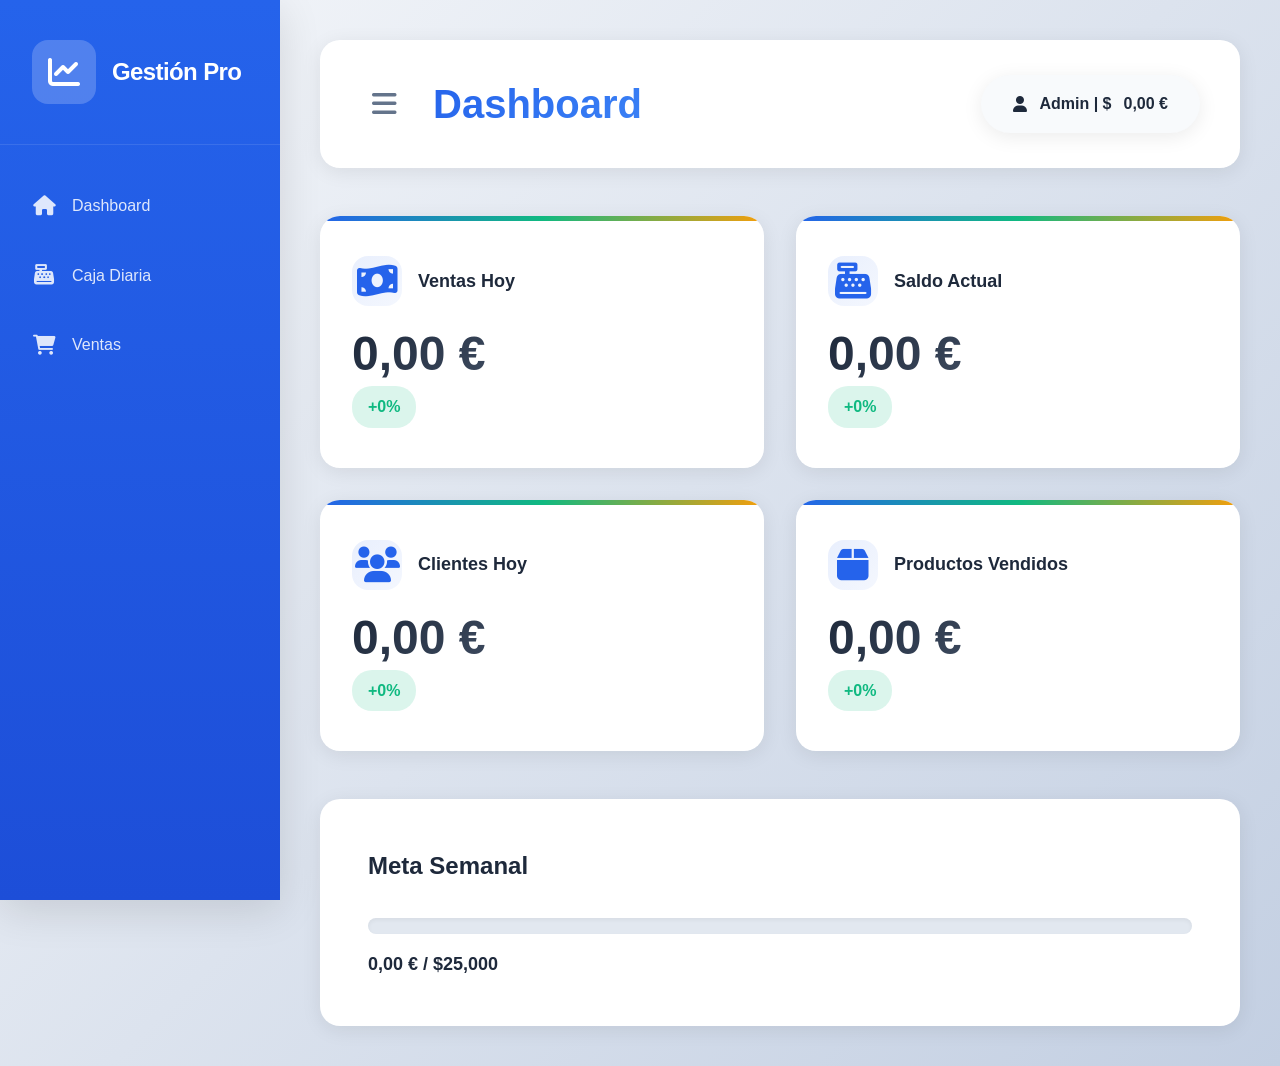
==== index.html @ b1e97f24 "caja-ventas" ====
<!DOCTYPE html>
<html lang="es">
<head>
    <meta charset="UTF-8">
    <meta name="viewport" content="width=device-width, initial-scale=1.0">
    <title>Gestión de Ventas Pro - Dashboard</title>
    <link rel="stylesheet" href="estilos.css">
    <link href="https://cdnjs.cloudflare.com/ajax/libs/font-awesome/6.0.0/css/all.min.css" rel="stylesheet">
</head>
<body>
    <div class="container">
        <nav class="sidebar">
            <div class="logo">
                <i class="fas fa-chart-line"></i>
                <h2>Gestión Pro</h2>
            </div>
            <ul class="nav-menu">
                <li class="nav-item active">
                    <a href="index.html" class="nav-link">
                        <i class="fas fa-home"></i>
                        <span>Dashboard</span>
                    </a>
                </li>
                <li class="nav-item">
                    <a href="caja-diaria.html" class="nav-link">
                        <i class="fas fa-cash-register"></i>
                        <span>Caja Diaria</span>
                    </a>
                </li>
                <li class="nav-item">
                    <a href="ventas.html" class="nav-link">
                        <i class="fas fa-shopping-cart"></i>
                        <span>Ventas</span>
                    </a>
                </li>
            </ul>
        </nav>

        <main class="main-content">
            <header class="header">
                <div class="header-left">
                    <i class="fas fa-bars menu-toggle"></i>
                    <h1>Dashboard</h1>
                </div>
                <div class="header-right">
                    <span class="user-profile">
                        <i class="fas fa-user"></i>
                        Admin | $<span id="total-balance">0.00</span>
                    </span>
                </div>
            </header>

            <div class="dashboard-grid">
                <div class="card">
                    <div class="card-header">
                        <i class="fas fa-money-bill-wave"></i>
                        <h3>Ventas Hoy</h3>
                    </div>
                    <div class="card-body">
                        <div class="metric" id="today-sales">$ 0.00</div>
                        <div class="metric-change positive" id="sales-change">+0%</div>
                    </div>
                </div>

                <div class="card">
                    <div class="card-header">
                        <i class="fas fa-cash-register"></i>
                        <h3>Saldo Actual</h3>
                    </div>
                    <div class="card-body">
                        <div class="metric" id="current-balance">$ 0.00</div>
                        <div class="metric-change positive" id="balance-change">+0%</div>
                    </div>
                </div>

                <div class="card">
                    <div class="card-header">
                        <i class="fas fa-users"></i>
                        <h3>Clientes Hoy</h3>
                    </div>
                    <div class="card-body">
                        <div class="metric" id="today-clients">0</div>
                        <div class="metric-change positive" id="clients-change">+0%</div>
                    </div>
                </div>

                <div class="card">
                    <div class="card-header">
                        <i class="fas fa-box"></i>
                        <h3>Productos Vendidos</h3>
                    </div>
                    <div class="card-body">
                        <div class="metric" id="products-sold">0</div>
                        <div class="metric-change positive" id="products-change">+0%</div>
                    </div>
                </div>
            </div>

            <div class="stats-row">
                <div class="stat-card large">
                    <h4>Meta Semanal</h4>
                    <div class="progress-container">
                        <div class="progress-bar">
                            <div class="progress-fill" id="weekly-progress" style="width: 0%"></div>
                        </div>
                        <span class="progress-text" id="weekly-text">$0 / $25,000</span>
                    </div>
                </div>
            </div>
        </main>
    </div>

    <script src="app.js"></script>
</body>
</html>
---- estilos.css ----
/* ========================================
   GESTIÓN DE VENTAS PRO - ESTILOS COMPLETOS
   ======================================== */

* {
    margin: 0;
    padding: 0;
    box-sizing: border-box;
}

:root {
    /* Colores Primarios */
    --primary-color: #2563eb;
    --primary-dark: #1d4ed8;
    --primary-light: #3b82f6;
    
    /* Colores Secundarios */
    --secondary-color: #f8fafc;
    --secondary-dark: #e2e8f0;
    
    /* Colores de Estado */
    --success: #10b981;
    --success-dark: #059669;
    --danger: #ef4444;
    --danger-dark: #dc2626;
    --warning: #f59e0b;
    --warning-dark: #d97706;
    
    /* Texto */
    --text-primary: #1e293b;
    --text-secondary: #64748b;
    --text-muted: #94a3b8;
    
    /* Sombras */
    --shadow: 0 4px 20px rgba(0,0,0,0.08);
    --shadow-lg: 0 10px 40px rgba(0,0,0,0.12);
    --shadow-hover: 0 20px 60px rgba(0,0,0,0.15);
    
    /* Bordes */
    --border-color: #e2e8f0;
    --border-radius: 12px;
    --border-radius-lg: 20px;
}

/* BASE */
body {
    font-family: 'Inter', -apple-system, BlinkMacSystemFont, 'Segoe UI', Roboto, sans-serif;
    background: linear-gradient(135deg, #f5f7fa 0%, #c3cfe2 100%);
    color: var(--text-primary);
    line-height: 1.6;
    overflow-x: hidden;
}

.container {
    display: flex;
    min-height: 100vh;
}

/* SIDEBAR */
.sidebar {
    width: 280px;
    background: linear-gradient(180deg, var(--primary-color) 0%, var(--primary-dark) 100%);
    color: white;
    position: fixed;
    height: 100vh;
    z-index: 1000;
    box-shadow: var(--shadow-lg);
    transition: all 0.3s cubic-bezier(0.4, 0, 0.2, 1);
}

.logo {
    padding: 2.5rem 2rem;
    display: flex;
    align-items: center;
    gap: 1rem;
    border-bottom: 1px solid rgba(255,255,255,0.1);
}

.logo i {
    font-size: 2rem;
    background: rgba(255,255,255,0.2);
    padding: 1rem;
    border-radius: 16px;
}

.logo h2 {
    font-size: 1.5rem;
    font-weight: 800;
    letter-spacing: -0.025em;
}

.nav-menu {
    list-style: none;
    padding: 1.5rem 0;
}

.nav-item {
    margin: 0.25rem 0;
}

.nav-link {
    display: flex;
    align-items: center;
    gap: 1rem;
    padding: 1.25rem 2rem;
    color: rgba(255,255,255,0.85);
    text-decoration: none;
    transition: all 0.3s cubic-bezier(0.4, 0, 0.2, 1);
    font-weight: 500;
    position: relative;
}

.nav-link:hover,
.nav-link.active {
    background: rgba(255,255,255,0.15);
    color: white;
    transform: translateX(8px);
    border-right: 4px solid rgba(255,255,255,0.3);
}

.nav-link i {
    font-size: 1.25rem;
    width: 24px;
    text-align: center;
}

/* MAIN CONTENT */
.main-content {
    margin-left: 280px;
    flex: 1;
    padding: 2.5rem;
    min-height: 100vh;
}

.header {
    display: flex;
    justify-content: space-between;
    align-items: center;
    margin-bottom: 3rem;
    background: white;
    padding: 2rem 2.5rem;
    border-radius: var(--border-radius-lg);
    box-shadow: var(--shadow);
    backdrop-filter: blur(10px);
}

.header-left {
    display: flex;
    align-items: center;
    gap: 1.5rem;
}

.header-left h1 {
    font-size: 2.5rem;
    font-weight: 800;
    background: linear-gradient(135deg, var(--primary-color), var(--primary-light));
    -webkit-background-clip: text;
    -webkit-text-fill-color: transparent;
    background-clip: text;
}

.menu-toggle {
    font-size: 1.75rem;
    cursor: pointer;
    color: var(--text-secondary);
    padding: 0.75rem;
    border-radius: 12px;
    transition: all 0.3s ease;
}

.menu-toggle:hover {
    background: var(--secondary-color);
    color: var(--primary-color);
}

.user-profile {
    display: flex;
    align-items: center;
    gap: 0.75rem;
    padding: 1rem 2rem;
    background: var(--secondary-color);
    border-radius: 50px;
    font-weight: 600;
    box-shadow: var(--shadow);
    transition: all 0.3s ease;
}

.user-profile:hover {
    transform: translateY(-2px);
    box-shadow: var(--shadow-hover);
}

/* CARDS */
.dashboard-grid {
    display: grid;
    grid-template-columns: repeat(auto-fit, minmax(320px, 1fr));
    gap: 2rem;
    margin-bottom: 3rem;
}

.card {
    background: white;
    border-radius: var(--border-radius-lg);
    padding: 2.5rem 2rem;
    box-shadow: var(--shadow);
    transition: all 0.4s cubic-bezier(0.4, 0, 0.2, 1);
    position: relative;
    overflow: hidden;
}

.card::before {
    content: '';
    position: absolute;
    top: 0;
    left: 0;
    right: 0;
    height: 5px;
    background: linear-gradient(90deg, var(--primary-color), var(--success), var(--warning));
}

.card:hover {
    transform: translateY(-12px) scale(1.02);
    box-shadow: var(--shadow-hover);
}

.card-header {
    display: flex;
    align-items: center;
    gap: 1rem;
    margin-bottom: 1.5rem;
}

.card-header i {
    font-size: 2.25rem;
    color: var(--primary-color);
    width: 50px;
    height: 50px;
    display: flex;
    align-items: center;
    justify-content: center;
    background: linear-gradient(135deg, rgba(37,99,235,0.1), rgba(37,99,235,0.05));
    border-radius: 16px;
}

.card-header h3 {
    font-size: 1.125rem;
    font-weight: 700;
    color: var(--text-primary);
}

.metric {
    font-size: 3rem;
    font-weight: 800;
    color: var(--text-primary);
    line-height: 1;
    margin-bottom: 0.5rem;
    background: linear-gradient(135deg, var(--text-primary), var(--text-secondary));
    -webkit-background-clip: text;
    -webkit-text-fill-color: transparent;
    background-clip: text;
}

.metric-change {
    font-size: 1rem;
    font-weight: 700;
    padding: 0.5rem 1rem;
    border-radius: 20px;
    display: inline-flex;
    align-items: center;
    gap: 0.5rem;
}

.metric-change.positive {
    background: rgba(16, 185, 129, 0.15);
    color: var(--success);
}

.metric-change.negative {
    background: rgba(239, 68, 68, 0.15);
    color: var(--danger);
}

/* BUTTONS */
.btn {
    padding: 14px 28px;
    border: none;
    border-radius: var(--border-radius);
    font-weight: 700;
    cursor: pointer;
    transition: all 0.3s cubic-bezier(0.4, 0, 0.2, 1);
    display: inline-flex;
    align-items: center;
    gap: 0.75rem;
    text-decoration: none;
    font-size: 1rem;
    position: relative;
    overflow: hidden;
}

.btn::before {
    content: '';
    position: absolute;
    top: 0;
    left: -100%;
    width: 100%;
    height: 100%;
    background: linear-gradient(90deg, transparent, rgba(255,255,255,0.3), transparent);
    transition: left 0.5s;
}

.btn:hover::before {
    left: 100%;
}

.btn-primary {
    background: linear-gradient(135deg, var(--primary-color), var(--primary-dark));
    color: white;
    box-shadow: var(--shadow);
}

.btn-primary:hover {
    transform: translateY(-3px);
    box-shadow: var(--shadow-hover);
}

.btn-success {
    background: linear-gradient(135deg, var(--success), var(--success-dark));
    color: white;
    box-shadow: var(--shadow);
}

.btn-success:hover {
    transform: translateY(-3px);
    box-shadow: var(--shadow-hover);
}

.btn-danger {
    background: linear-gradient(135deg, var(--danger), var(--danger-dark));
    color: white;
    box-shadow: var(--shadow);
}

.btn-danger:hover {
    transform: translateY(-3px);
    box-shadow: var(--shadow-hover);
}

.btn-warning {
    background: linear-gradient(135deg, var(--warning), var(--warning-dark));
    color: white;
    box-shadow: var(--shadow);
}

.btn-warning:hover {
    transform: translateY(-3px);
    box-shadow: var(--shadow-hover);
}

.btn-lg {
    padding: 18px 36px;
    font-size: 1.125rem;
}

.btn-icon {
    background: var(--secondary-color);
    border: 2px solid var(--border-color);
    width: 48px;
    height: 48px;
    border-radius: 12px;
    margin: 0 0.25rem;
    transition: all 0.3s ease;
}

.btn-icon:hover {
    background: var(--primary-color);
    color: white;
    border-color: var(--primary-color);
    transform: scale(1.15) rotate(5deg);
}

/* TABLES */
.table-container {
    background: white;
    border-radius: var(--border-radius-lg);
    box-shadow: var(--shadow);
    overflow: hidden;
    margin-top: 2rem;
}

.table-header {
    display: flex;
    justify-content: space-between;
    align-items: center;
    padding: 2rem 2.5rem;
    background: linear-gradient(135deg, var(--secondary-color), white);
    border-bottom: 1px solid var(--border-color);
}

.table-header h3 {
    font-size: 1.375rem;
    font-weight: 700;
    color: var(--text-primary);
}

.data-table {
    width: 100%;
    border-collapse: collapse;
}

.data-table th {
    background: linear-gradient(135deg, var(--primary-color), var(--primary-dark));
    color: white;
    padding: 1.5rem 2rem;
    text-align: left;
    font-weight: 700;
    font-size: 0.95rem;
    letter-spacing: 0.025em;
    text-transform: uppercase;
}

.data-table td {
    padding: 1.75rem 2rem;
    border-bottom: 1px solid var(--border-color);
    transition: all 0.3s ease;
}

.data-table tr {
    transition: all 0.3s ease;
}

.data-table tr:hover {
    background: linear-gradient(135deg, rgba(37,99,235,0.03), rgba(37,99,235,0.01));
    transform: scale(1.01);
}

.positive {
    color: var(--success) !important;
    font-weight: 700;
}

.negative {
    color: var(--danger) !important;
    font-weight: 700;
}

/* BADGES */
.badge {
    padding: 0.5rem 1rem;
    border-radius: 25px;
    font-size: 0.875rem;
    font-weight: 700;
    text-transform: uppercase;
    letter-spacing: 0.025em;
}

.badge.success {
    background: rgba(16, 185, 129, 0.15);
    color: var(--success);
}

.badge.danger {
    background: rgba(239, 68, 68, 0.15);
    color: var(--danger);
}

/* CAJA ESPECÍFICO */
.caja-container {
    display: grid;
    grid-template-columns: 1fr 2fr;
    gap: 2.5rem;
}

.caja-card {
    background: white;
    border-radius: var(--border-radius-lg);
    padding: 3rem 2.5rem;
    box-shadow: var(--shadow-lg);
    display: flex;
    flex-direction: column;
    align-items: center;
    text-align: center;
}

.caja-header h2 {
    font-size: 2rem;
    margin-bottom: 1rem;
    color: var(--text-primary);
}

.caja-header h2 i {
    color: var(--success);
    margin-right: 1rem;
}

.caja-actions {
    display: flex;
    flex-direction: column;
    gap: 1.5rem;
    margin-top: 3rem;
    width: 100%;
}

.caja-total {
    font-size: 4.5rem;
    font-weight: 900;
    background: linear-gradient(135deg, var(--success), var(--success-dark));
    -webkit-background-clip: text;
    -webkit-text-fill-color: transparent;
    background-clip: text;
    margin: 1rem 0 2rem 0;
}

/* FILTERS */
.filters {
    display: flex;
    gap: 1.5rem;
    margin-bottom: 2.5rem;
    flex-wrap: wrap;
    align-items: center;
}

.filter-select,
.filter-search,
.filter-date {
    padding: 1rem 1.5rem;
    border: 2px solid var(--border-color);
    border-radius: var(--border-radius);
    font-size: 1rem;
    background: white;
    transition: all 0.3s ease;
    min-width: 200px;
}

.filter-select:focus,
.filter-search:focus,
.filter-date:focus {
    outline: none;
    border-color: var(--primary-color);
    box-shadow: 0 0 0 4px rgba(37, 99, 235, 0.1);
    transform: translateY(-2px);
}

.filter-count {
    background: linear-gradient(135deg, rgba(37,99,235,0.1), rgba(37,99,235,0.05));
    padding: 1rem 1.75rem;
    border-radius: 25px;
    font-weight: 700;
    color: var(--primary-color);
    border: 2px solid rgba(37,99,235,0.2);
}

/* PROGRESS BAR */
.progress-container {
    margin-top: 1.5rem;
}

.progress-bar {
    width: 100%;
    height: 16px;
    background: var(--secondary-dark);
    border-radius: 10px;
    overflow: hidden;
    margin-bottom: 1rem;
    box-shadow: inset 0 2px 4px rgba(0,0,0,0.05);
}

.progress-fill {
    height: 100%;
    background: linear-gradient(90deg, var(--primary-color), var(--success));
    border-radius: 10px;
    transition: width 2s cubic-bezier(0.4, 0, 0.2, 1);
    box-shadow: 0 0 20px rgba(37,99,235,0.4);
}

.progress-text {
    font-weight: 700;
    color: var(--text-primary);
    font-size: 1.125rem;
}

/* STATS ROW */
.stats-row {
    display: grid;
    grid-template-columns: 1fr;
    gap: 2rem;
}

.stat-card {
    background: white;
    border-radius: var(--border-radius-lg);
    padding: 3rem;
    box-shadow: var(--shadow);
}

.stat-card.large h4 {
    font-size: 1.5rem;
    margin-bottom: 2rem;
    color: var(--text-primary);
}

/* ANIMACIONES */
@keyframes fadeInUp {
    from {
        opacity: 0;
        transform: translateY(40px);
    }
    to {
        opacity: 1;
        transform: translateY(0);
    }
}

@keyframes float {
    0%, 100% { transform: translateY(0px); }
    50% { transform: translateY(-10px); }
}

.card,
.caja-card,
.table-container {
    animation: fadeInUp 0.8s cubic-bezier(0.4, 0, 0.2, 1) forwards;
}

.card:nth-child(1) { animation-delay: 0.1s; }
.card:nth-child(2) { animation-delay: 0.2s; }
.card:nth-child(3) { animation-delay: 0.3s; }
.card:nth-child(4) { animation-delay: 0.4s; }

/* RESPONSIVE */
@media (max-width: 1024px) {
    .main-content {
        margin-left: 0;
        padding: 1.5rem;
    }
    
    .sidebar {
        transform: translateX(-100%);
    }
    
    .caja-container {
        grid-template-columns: 1fr;
        gap: 2rem;
    }
}

@media (max-width: 768px) {
    .header {
        flex-direction: column;
        gap: 2rem;
        text-align: center;
    }
    
    .dashboard-grid {
        grid-template-columns: 1fr;
        gap: 1.5rem;
    }
    
    .filters {
        flex-direction: column;
        align-items: stretch;
    }
    
    .filter-select,
    .filter-search {
        min-width: auto;
    }
    
    .caja-actions {
        flex-direction: row;
        flex-wrap: wrap;
    }
    
    .btn-lg {
        flex: 1;
        min-width: 140px;
    }
}

@media (max-width: 480px) {
    .header-left h1 {
        font-size: 2rem;
    }
    
    .metric {
        font-size: 2.25rem;
    }
    
    .caja-total {
        font-size: 3.5rem;
    }
}

/* SCROLLBAR PERSONALIZADA */
::-webkit-scrollbar {
    width: 8px;
}

::-webkit-scrollbar-track {
    background: var(--secondary-color);
}

::-webkit-scrollbar-thumb {
    background: var(--primary-color);
    border-radius: 4px;
}

::-webkit-scrollbar-thumb:hover {
    background: var(--primary-dark);
}
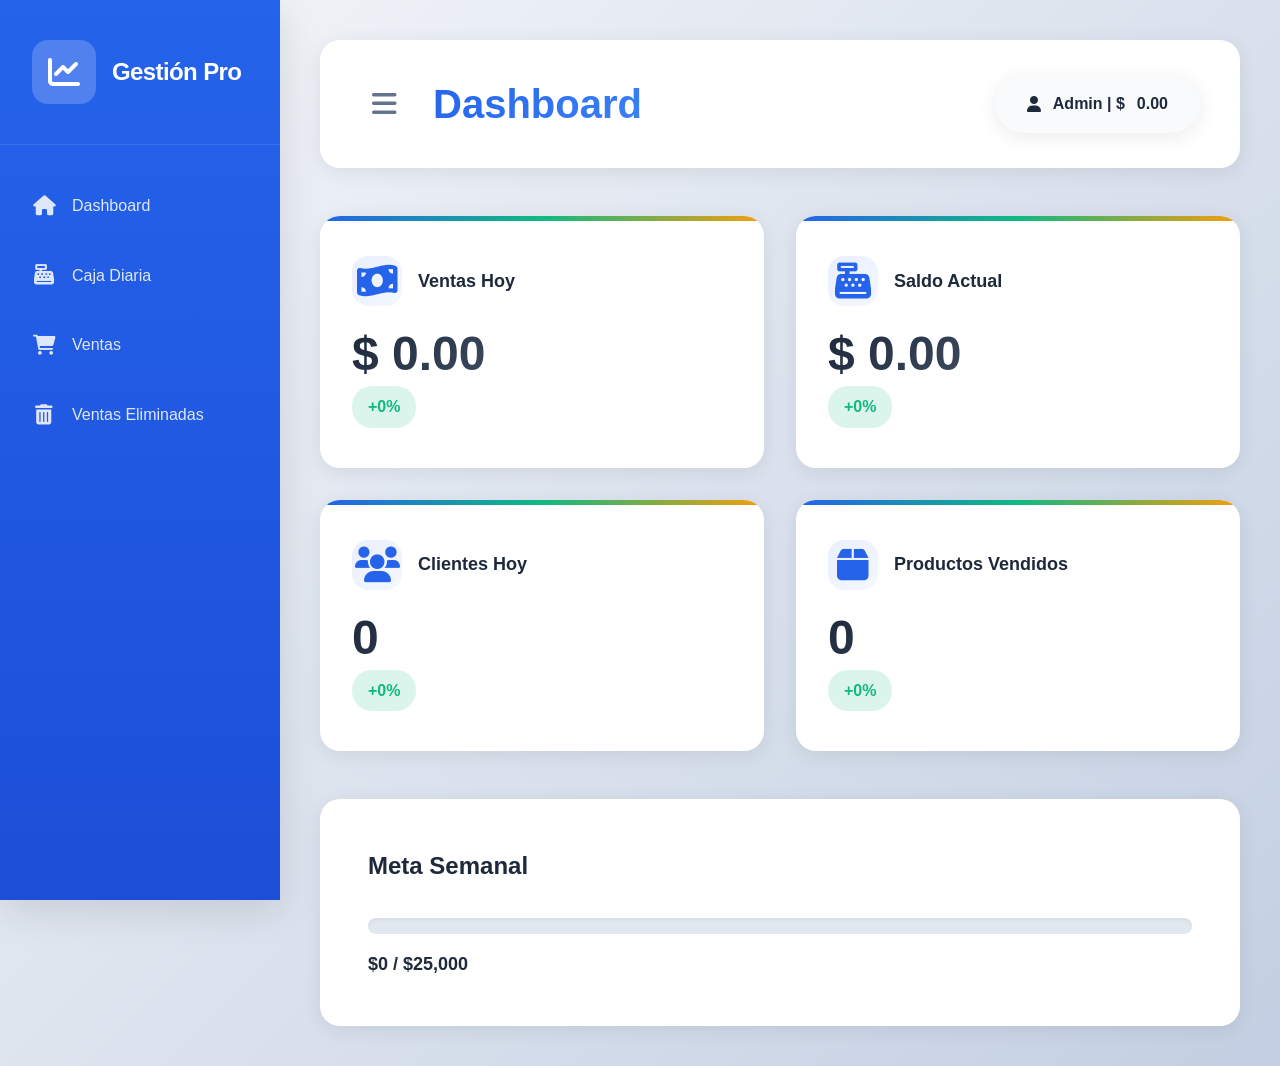
==== commit c32cc9b4: "Agrege ventas" ====
--- a/index.html
+++ b/index.html
@@ -31,6 +31,12 @@
                     <a href="ventas.html" class="nav-link">
                         <i class="fas fa-shopping-cart"></i>
                         <span>Ventas</span>
+                    </a>
+                </li>
+                <li class="nav-item active">
+                    <a href="ventas-eliminadas.html" class="nav-link">
+                        <i class="fas fa-trash-alt"></i>
+                        <span>Ventas Eliminadas</span>
                     </a>
                 </li>
             </ul>
--- a/estilos.css
+++ b/estilos.css
@@ -706,4 +706,150 @@
 
 ::-webkit-scrollbar-thumb:hover {
     background: var(--primary-dark);
+}
+/* VENTAS ELIMINADAS - ESTILOS ESPECÍFICOS */
+.header-subtitle {
+    display: block;
+    font-size: 1.1rem;
+    color: var(--text-secondary);
+    margin-top: 0.25rem;
+}
+
+.header-stats {
+    display: flex;
+    gap: 2rem;
+    align-items: center;
+    margin-right: 1rem;
+}
+
+.stat-item {
+    text-align: center;
+    font-weight: 700;
+}
+
+.stat-item strong {
+    display: block;
+    font-size: 1.5rem;
+    color: var(--primary-color);
+}
+
+.stat-item small {
+    color: var(--text-muted);
+    font-size: 0.875rem;
+}
+
+.danger-icon {
+    color: var(--danger) !important;
+    border-color: var(--danger) !important;
+}
+
+.danger-icon:hover {
+    background: var(--danger) !important;
+}
+
+.table-wrapper {
+    max-height: 600px;
+    overflow-y: auto;
+}
+
+.row-checkbox {
+    width: 20px;
+    height: 20px;
+    accent-color: var(--danger);
+}
+
+/* MODAL */
+.modal {
+    display: none;
+    position: fixed;
+    top: 0;
+    left: 0;
+    width: 100%;
+    height: 100%;
+    background: rgba(0,0,0,0.5);
+    backdrop-filter: blur(5px);
+    z-index: 2000;
+    align-items: center;
+    justify-content: center;
+    opacity: 0;
+    transition: all 0.3s ease;
+}
+
+.modal.active {
+    display: flex;
+    opacity: 1;
+}
+
+.modal-content {
+    background: white;
+    border-radius: var(--border-radius-lg);
+    max-width: 500px;
+    width: 90%;
+    max-height: 80vh;
+    overflow-y: auto;
+    box-shadow: var(--shadow-hover);
+    transform: scale(0.8);
+    transition: all 0.3s cubic-bezier(0.4, 0, 0.2, 1);
+}
+
+.modal.active .modal-content {
+    transform: scale(1);
+}
+
+.modal-header {
+    display: flex;
+    justify-content: space-between;
+    align-items: center;
+    padding: 2rem 2.5rem 1.5rem;
+    border-bottom: 1px solid var(--border-color);
+}
+
+.modal-header h3 {
+    font-size: 1.5rem;
+    font-weight: 700;
+}
+
+.btn-close {
+    background: none;
+    border: none;
+    font-size: 2rem;
+    cursor: pointer;
+    color: var(--text-muted);
+    width: 40px;
+    height: 40px;
+    display: flex;
+    align-items: center;
+    justify-content: center;
+    border-radius: 50%;
+    transition: all 0.3s ease;
+}
+
+.btn-close:hover {
+    background: var(--danger);
+    color: white;
+}
+
+.modal-body {
+    padding: 0 2.5rem 2rem;
+    font-size: 1.1rem;
+    line-height: 1.6;
+}
+
+.modal-actions {
+    display: flex;
+    gap: 1rem;
+    padding: 1.5rem 2.5rem 2rem;
+    border-top: 1px solid var(--border-color);
+    justify-content: flex-end;
+}
+
+.btn-sm {
+    padding: 10px 20px;
+    font-size: 0.95rem;
+}
+
+.btn-secondary {
+    background: var(--secondary-color);
+    color: var(--text-primary);
+    border: 2px solid var(--border-color);
 }
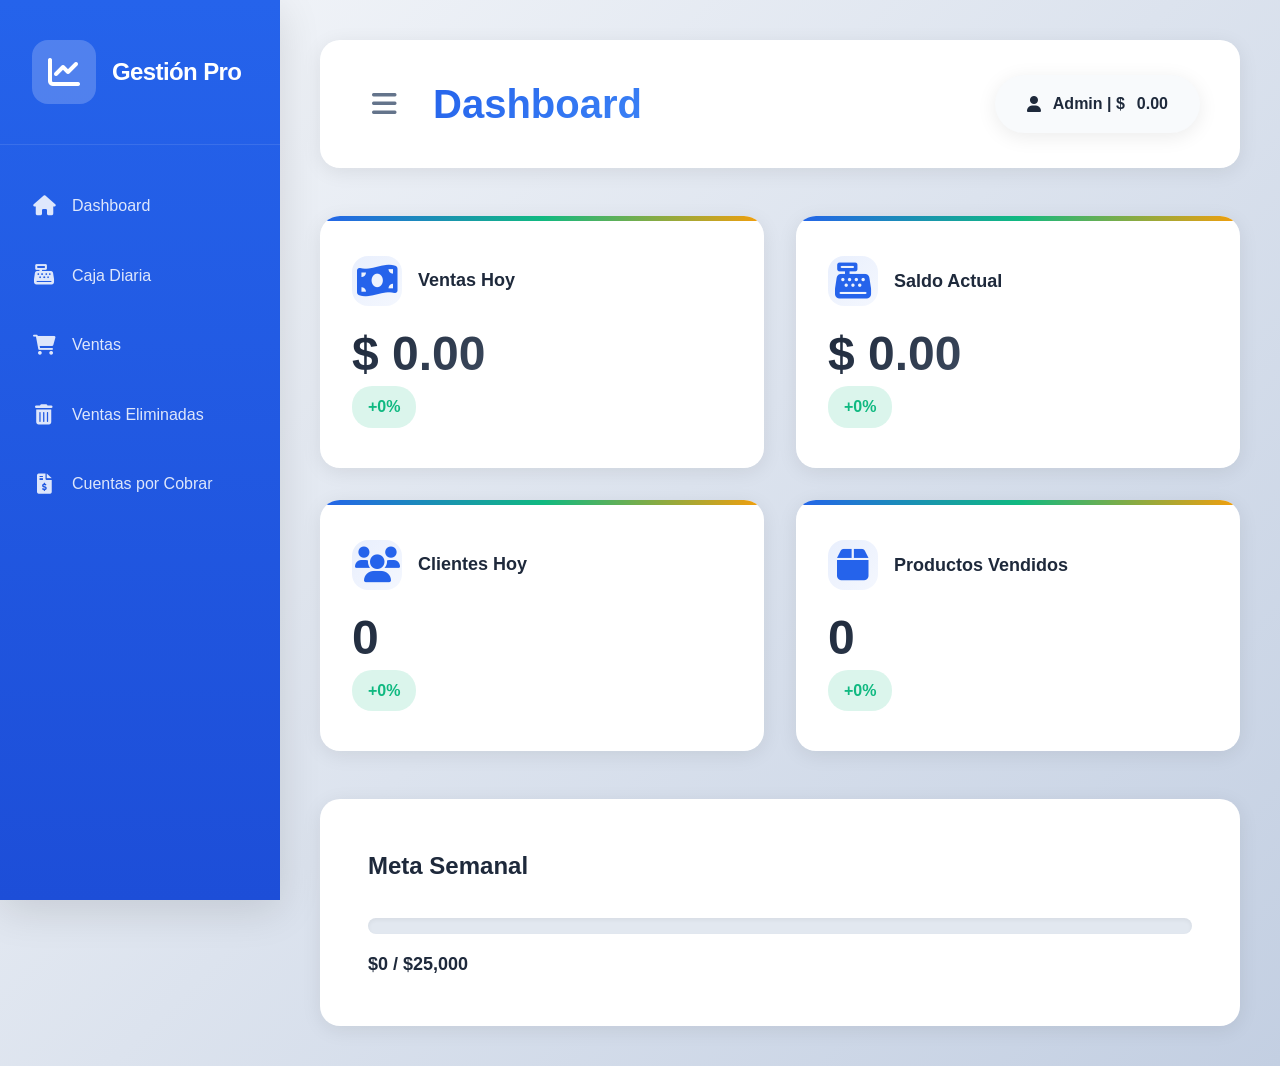
==== commit bf31ac31: "Actualizacion" ====
--- a/index.html
+++ b/index.html
@@ -37,6 +37,12 @@
                     <a href="ventas-eliminadas.html" class="nav-link">
                         <i class="fas fa-trash-alt"></i>
                         <span>Ventas Eliminadas</span>
+                    </a>
+                </li>
+                 <li class="nav-item active">
+                    <a href="cuentas-cobrar.html" class="nav-link">
+                        <i class="fas fa-file-invoice-dollar"></i>
+                        <span>Cuentas por Cobrar</span>
                     </a>
                 </li>
             </ul>
--- a/estilos.css
+++ b/estilos.css
@@ -852,4 +852,109 @@
     background: var(--secondary-color);
     color: var(--text-primary);
     border: 2px solid var(--border-color);
+}
+/* CUENTAS POR COBRAR - ESTILOS */
+.advanced-filters {
+    display: grid;
+    grid-template-columns: 1fr 1fr auto;
+    gap: 2rem;
+    margin-bottom: 3rem;
+}
+
+.filter-group {
+    display: flex;
+    gap: 1rem;
+}
+
+.status-cards {
+    display: grid;
+    grid-template-columns: repeat(auto-fit, minmax(280px, 1fr));
+    gap: 2rem;
+    margin-bottom: 3rem;
+}
+
+.status-card {
+    background: white;
+    border-radius: var(--border-radius-lg);
+    padding: 2.5rem;
+    display: flex;
+    gap: 2rem;
+    box-shadow: var(--shadow);
+    transition: all 0.3s ease;
+    border-top: 6px solid;
+}
+
+.status-card.pendiente { border-top-color: var(--warning); }
+.status-card.parcial { border-top-color: var(--primary-color); }
+.status-card.pagada { border-top-color: var(--success); }
+
+.status-card:hover {
+    transform: translateY(-8px);
+    box-shadow: var(--shadow-hover);
+}
+
+.status-icon {
+    width: 80px;
+    height: 80px;
+    border-radius: 20px;
+    display: flex;
+    align-items: center;
+    justify-content: center;
+    font-size: 2rem;
+    color: white;
+}
+
+.status-card.pendiente .status-icon { background: var(--warning); }
+.status-card.parcial .status-icon { background: var(--primary-color); }
+.status-card.pagada .status-icon { background: var(--success); }
+
+.status-info h4 {
+    font-size: 2.5rem;
+    font-weight: 800;
+    margin-bottom: 0.5rem;
+}
+
+.status-info p {
+    color: var(--text-secondary);
+    font-size: 1.1rem;
+}
+
+.cliente-info {
+    display: flex;
+    flex-direction: column;
+    gap: 0.25rem;
+}
+
+.cliente-info small {
+    color: var(--text-muted);
+    font-size: 0.875rem;
+}
+
+.dias-badge {
+    padding: 0.5rem 1rem;
+    border-radius: 20px;
+    background: rgba(245, 158, 11, 0.15);
+    color: var(--warning);
+    font-weight: 700;
+    font-size: 0.9rem;
+}
+
+.dias-badge.warning {
+    background: rgba(239, 68, 68, 0.15);
+    color: var(--danger);
+}
+
+.table-actions {
+    display: flex;
+    gap: 1rem;
+}
+
+@media (max-width: 768px) {
+    .advanced-filters {
+        grid-template-columns: 1fr;
+    }
+    
+    .status-cards {
+        grid-template-columns: 1fr;
+    }
 }
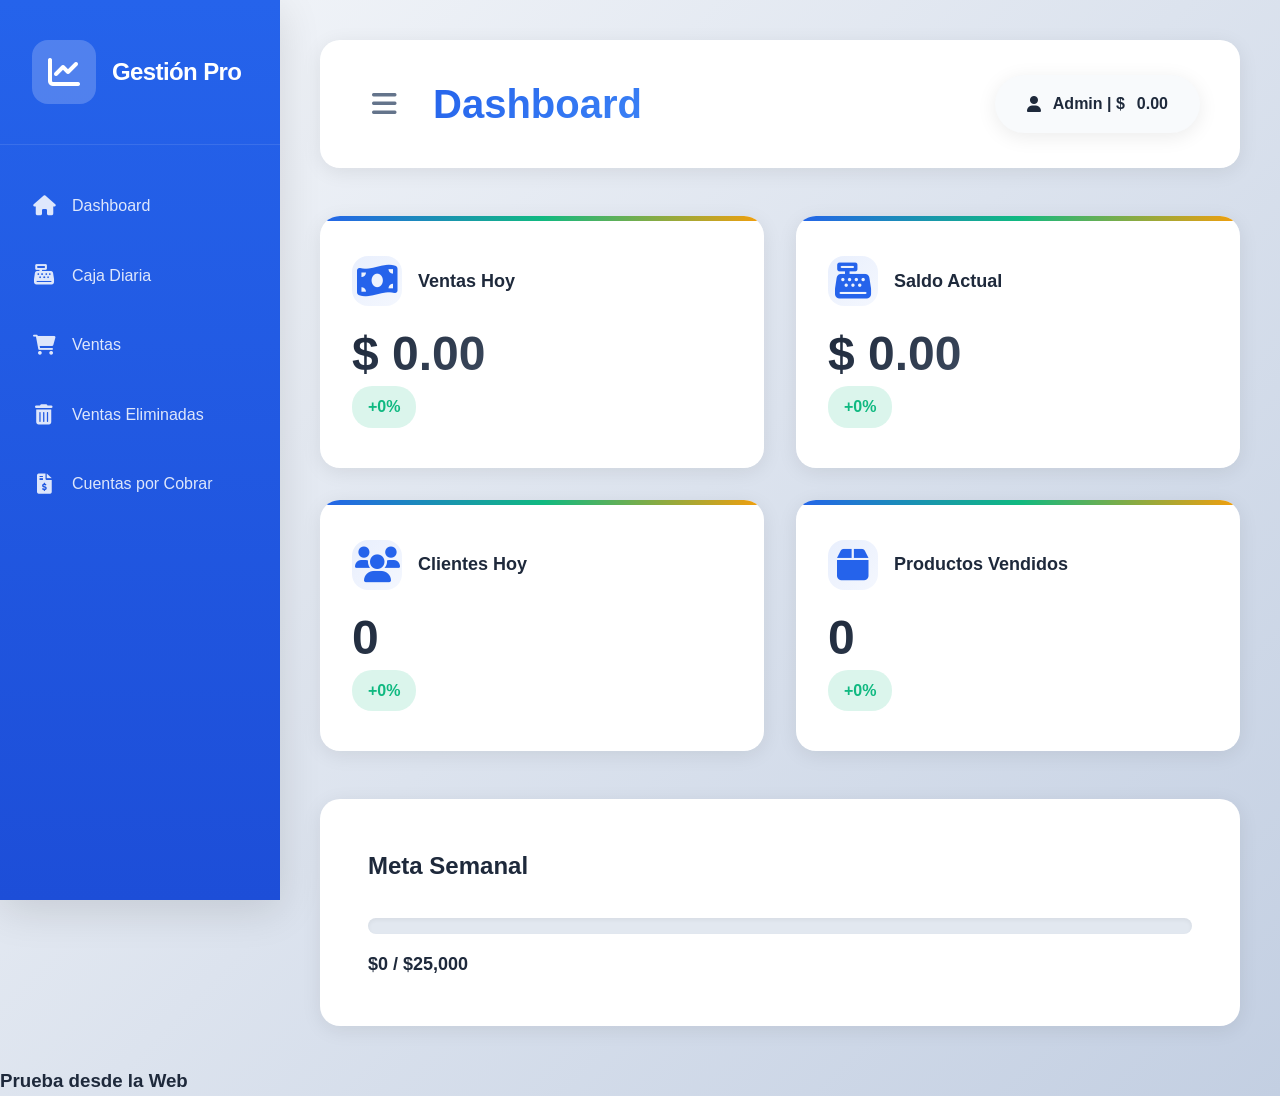
==== commit 69e6b1b0: "Update index.html Se agrego un h3 nuevo desde la web" ====
--- a/index.html
+++ b/index.html
@@ -123,5 +123,6 @@
     </div>
 
     <script src="app.js"></script>
+    <h3>Prueba desde la Web</h3>
 </body>
-</html>+</html>
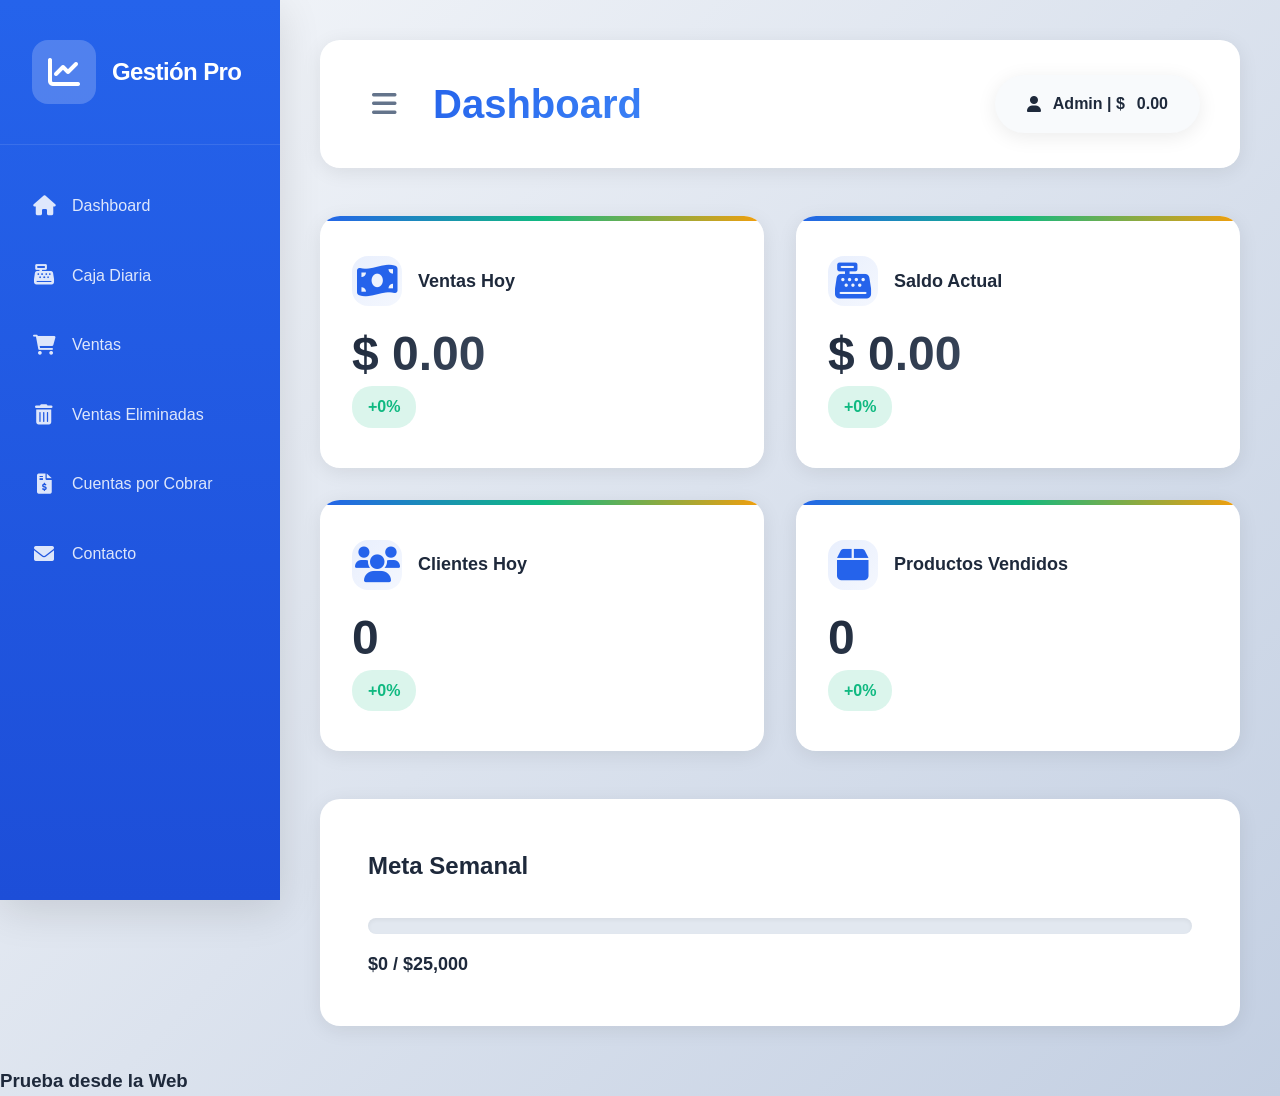
==== commit 30c0620c: "agregado" ====
--- a/index.html
+++ b/index.html
@@ -1,5 +1,6 @@
 <!DOCTYPE html>
 <html lang="es">
+
 <head>
     <meta charset="UTF-8">
     <meta name="viewport" content="width=device-width, initial-scale=1.0">
@@ -7,6 +8,7 @@
     <link rel="stylesheet" href="estilos.css">
     <link href="https://cdnjs.cloudflare.com/ajax/libs/font-awesome/6.0.0/css/all.min.css" rel="stylesheet">
 </head>
+
 <body>
     <div class="container">
         <nav class="sidebar">
@@ -39,10 +41,16 @@
                         <span>Ventas Eliminadas</span>
                     </a>
                 </li>
-                 <li class="nav-item active">
+                <li class="nav-item active">
                     <a href="cuentas-cobrar.html" class="nav-link">
                         <i class="fas fa-file-invoice-dollar"></i>
                         <span>Cuentas por Cobrar</span>
+                    </a>
+                </li>
+                <li class="nav-item">
+                    <a href="contacto.html" class="nav-link">
+                        <i class="fas fa-envelope"></i>
+                        <span>Contacto</span>
                     </a>
                 </li>
             </ul>
@@ -125,4 +133,5 @@
     <script src="app.js"></script>
     <h3>Prueba desde la Web</h3>
 </body>
-</html>
+
+</html>
